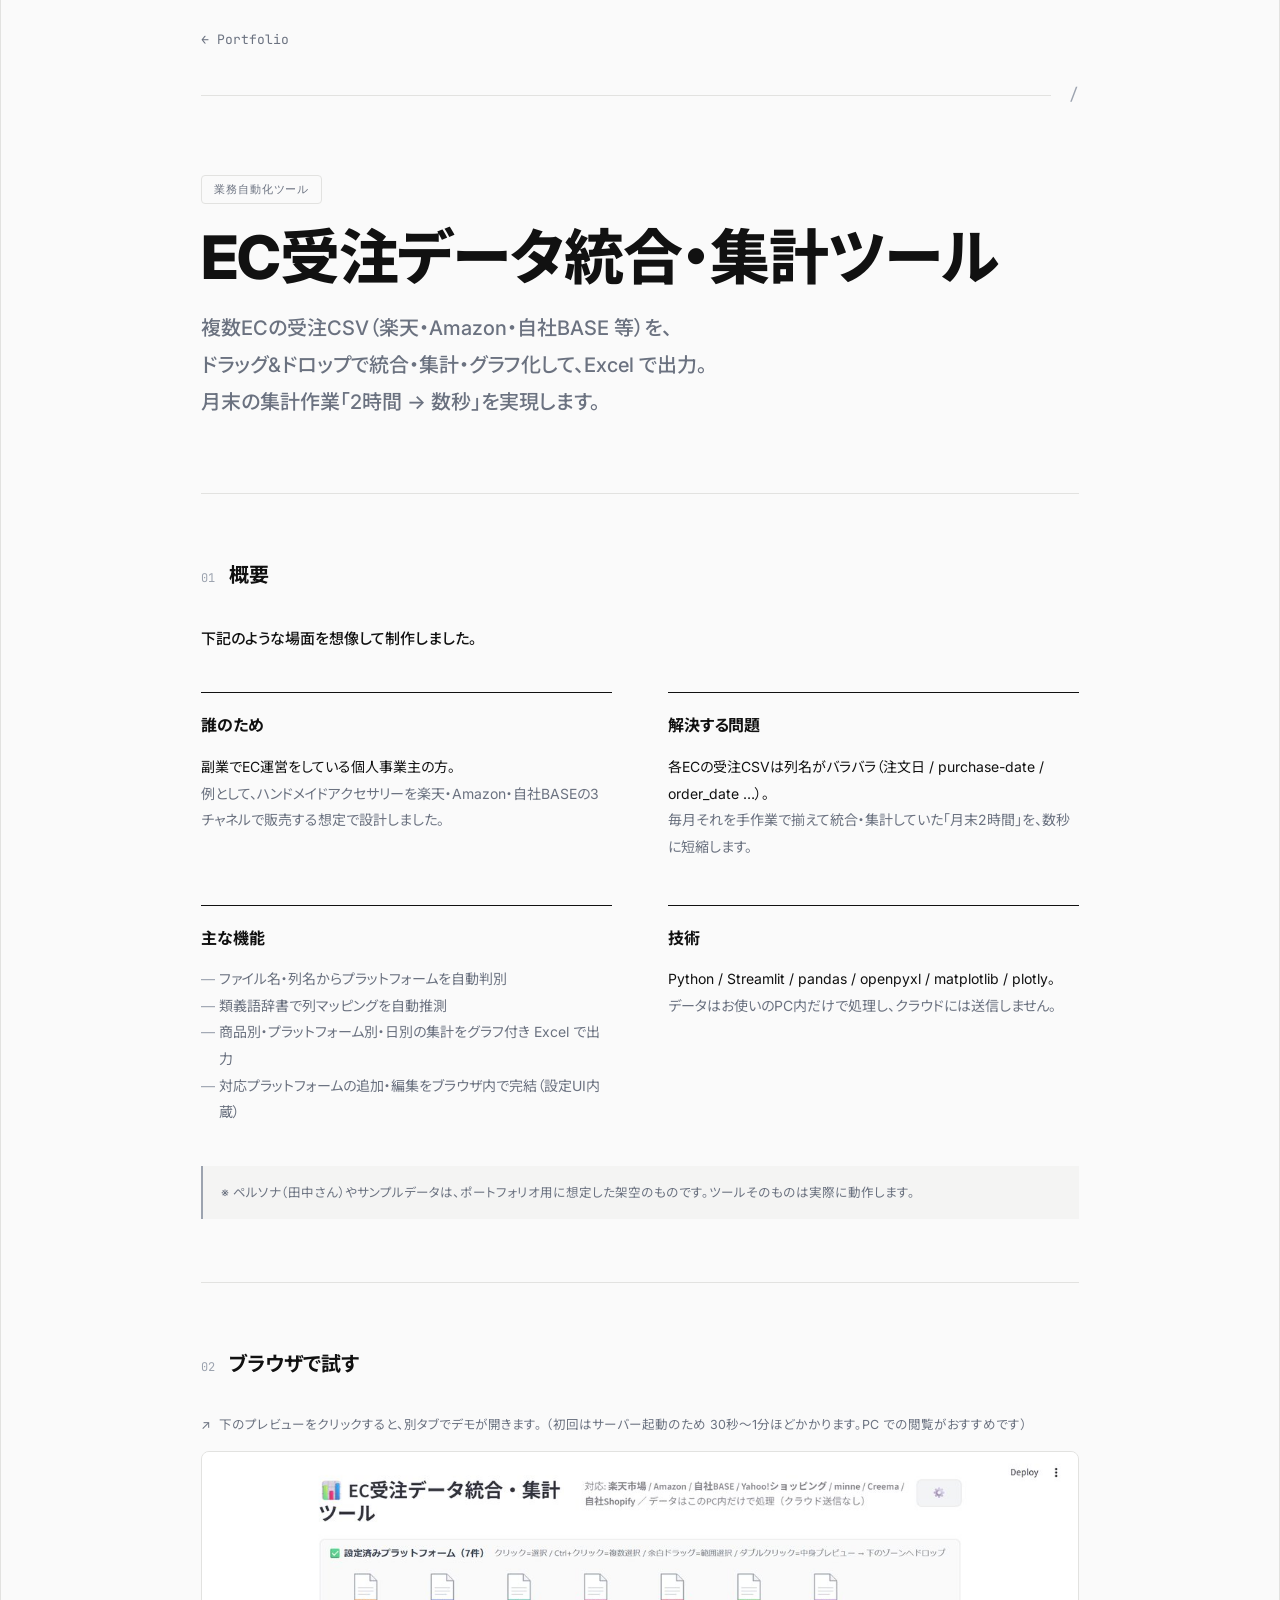
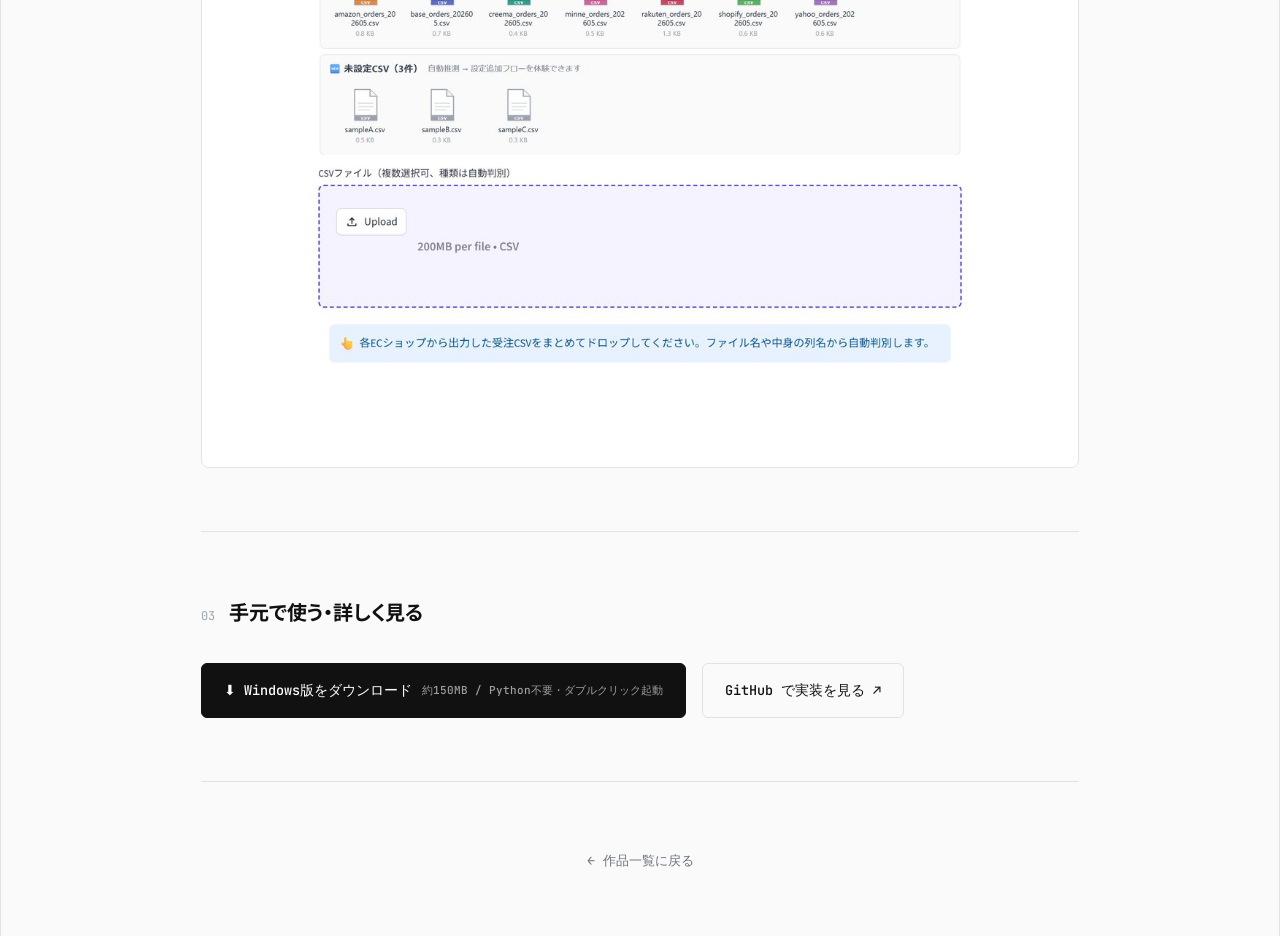
==== works/excel.html @ 994b133a "ポートフォリオサイト v3 初版 ミニマル・テック / モノクロのエディトリアル構成。 Hero / About / Skills / Works / Footer + EC受注ツールの作品詳細ページ" ====
<!DOCTYPE html>
<html lang="ja">
<head>
  <meta charset="UTF-8" />
  <meta name="viewport" content="width=device-width, initial-scale=1.0" />
  <title>EC受注データ統合・集計ツール — Works</title>
  <meta name="description" content="複数ECの受注CSV（楽天・Amazon・自社BASE等）をドラッグ&ドロップで統合・集計・グラフ化し、Excelで出力する業務自動化ツール。月末の集計2時間を数秒に。" />
  <meta name="theme-color" content="#FAFAFA" />

  <!-- Favicon -->
  <link rel="icon" type="image/svg+xml" href="../favicon.svg" />

  <!-- Open Graph -->
  <meta property="og:type" content="website" />
  <meta property="og:title" content="EC受注データ統合・集計ツール" />
  <meta property="og:description" content="複数ECの受注CSVをドラッグ&ドロップで統合・集計・グラフ化し、Excelで出力。月末2時間→数秒。" />
  <meta property="og:image" content="../images/work-excel.jpg" />
  <meta property="og:locale" content="ja_JP" />

  <!-- Twitter Card -->
  <meta name="twitter:card" content="summary_large_image" />
  <meta name="twitter:title" content="EC受注データ統合・集計ツール" />
  <meta name="twitter:description" content="複数ECの受注CSVをドラッグ&ドロップで統合・集計・グラフ化し、Excelで出力。月末2時間→数秒。" />
  <meta name="twitter:image" content="../images/work-excel.jpg" />

  <link rel="preconnect" href="https://fonts.googleapis.com">
  <link rel="preconnect" href="https://fonts.gstatic.com" crossorigin>
  <link href="https://fonts.googleapis.com/css2?family=Inter:wght@400;500;600;700;800&family=JetBrains+Mono:wght@400;500;700&family=Noto+Sans+JP:wght@400;500;700&display=swap" rel="stylesheet">

  <link rel="stylesheet" href="../style.css" />
  <style>
    /* ===== 作品詳細ページ専用 ===== */
    .detail { max-width: 980px; margin: 0 auto; padding: 0 var(--pad); }
    .detail__back {
      display: inline-flex; align-items: center; gap: 8px;
      font-family: var(--font-mono); font-size: 13px; color: var(--ink-sub);
      padding: 28px 0 0; transition: gap .25s ease, color .2s ease;
    }
    .detail__back:hover { gap: 14px; color: var(--ink); }

    .detail__topline { display: flex; align-items: center; gap: 18px; margin: 28px 0 clamp(40px,7vh,80px); }
    .detail__topline .rule { flex: 1; height: 1px; background: var(--border); }
    .detail__topline .slash { font-family: var(--font-mono); color: var(--ink-faint); font-size: 16px; }

    .detail__cat {
      font-family: var(--font-mono); font-size: 11px; letter-spacing: .08em;
      color: var(--ink-sub); border: 1px solid var(--border);
      padding: 4px 12px; border-radius: 4px; display: inline-block; margin-bottom: 20px;
    }
    .detail__title {
      font-size: clamp(34px, 6vw, 60px); font-weight: 800;
      letter-spacing: -0.02em; line-height: 1.12; margin-bottom: 18px;
      word-break: keep-all; overflow-wrap: anywhere;
    }
    .detail__lead {
      font-size: clamp(16px, 2.2vw, 20px); color: var(--ink-sub);
      font-weight: 500; line-height: 1.85; margin-bottom: clamp(48px,8vh,80px);
      word-break: keep-all; overflow-wrap: anywhere;  /* 語の途中で割らない */
    }

    .overview-lead {
      font-size: 15px; color: var(--ink); font-weight: 500;
      line-height: 1.85; margin-bottom: 40px;
    }

    .detail__section { padding: clamp(40px,7vh,72px) 0; border-top: 1px solid var(--border); }
    .detail__head { display: flex; align-items: baseline; gap: 14px; margin-bottom: 32px; }
    .detail__num { font-family: var(--font-mono); font-size: 12px; color: var(--ink-faint); }
    .detail__label { font-size: 20px; font-weight: 700; letter-spacing: -.01em; }

    /* intro grid */
    .intro { display: grid; grid-template-columns: 1fr 1fr; gap: 44px 56px; }
    .intro__item { border-top: 1px solid var(--ink); padding-top: 18px; }
    .intro__item dt {
      font-family: var(--font-sans); font-size: 16px; font-weight: 700;
      color: var(--ink); margin-bottom: 14px; letter-spacing: -0.01em;
    }
    .intro__item dd { font-size: 14px; color: var(--ink); line-height: 1.9; }
    .intro__item dd .muted { color: var(--ink-sub); }

    /* 注記 */
    .detail__note {
      margin-top: 40px; padding: 15px 18px;
      border-left: 2px solid var(--ink-faint); background: var(--bg-alt);
      font-size: 12.5px; color: var(--ink-sub); line-height: 1.85;
    }
    .feature-list { list-style: none; padding: 0; }
    .feature-list li { font-size: 14px; color: var(--ink-sub); line-height: 1.9; padding-left: 18px; position: relative; }
    .feature-list li::before { content: "—"; position: absolute; left: 0; color: var(--ink-faint); }

    /* demo */
    .demo-note {
      font-size: 12.5px; color: var(--ink-sub); margin-bottom: 16px;
      display: flex; align-items: center; gap: 8px; line-height: 1.7;
    }

    /* プレビュー（クリックでモーダル起動） */
    .demo-launch {
      display: block; width: 100%; padding: 0; border: 1px solid var(--border);
      border-radius: 8px; overflow: hidden; cursor: pointer; background: var(--white);
      position: relative; line-height: 0;
    }
    .demo-launch img { width: 100%; display: block; }
    .demo-launch__overlay {
      position: absolute; inset: 0; display: flex; align-items: center; justify-content: center;
      background: rgba(17,17,17,0); transition: background .25s ease;
    }
    .demo-launch:hover .demo-launch__overlay { background: rgba(17,17,17,.32); }
    .demo-launch__play {
      font-family: var(--font-mono); font-size: 14px; font-weight: 600; line-height: 1;
      color: #fff; background: rgba(17,17,17,.88); padding: 13px 24px; border-radius: 6px;
      opacity: 0; transform: scale(.96); transition: transform .25s ease, opacity .2s ease;
    }
    .demo-launch:hover .demo-launch__play { opacity: 1; transform: scale(1); }

    /* actions */
    .actions { display: flex; flex-wrap: wrap; gap: 16px; }
    .btn {
      display: inline-flex; align-items: center; gap: 10px;
      font-family: var(--font-mono); font-size: 13.5px; font-weight: 500;
      padding: 14px 22px; border-radius: 6px; transition: all .2s ease;
    }
    .btn--primary { background: var(--ink); color: var(--white); border: 1px solid var(--ink); }
    .btn--primary:hover { opacity: .85; }
    .btn--ghost { background: transparent; color: var(--ink); border: 1px solid var(--border); }
    .btn--ghost:hover { border-color: var(--ink); }
    .btn__sub { font-size: 11px; color: var(--ink-faint); }
    .btn--primary .btn__sub { color: rgba(255,255,255,.6); }

    .detail__footer {
      border-top: 1px solid var(--border); padding: clamp(40px,7vh,64px) 0;
      text-align: center;
    }
    .detail__footer a {
      font-family: var(--font-mono); font-size: 13px; color: var(--ink-sub);
      border-bottom: 1px solid transparent; padding-bottom: 3px; transition: border-color .2s;
    }
    .detail__footer a:hover { border-bottom-color: var(--ink); }

    @media (max-width: 720px) {
      .intro { grid-template-columns: 1fr; gap: 28px; }
      .demo-frame { height: 680px; }
    }
  </style>
</head>
<body>

  <div class="frame">
    <div class="detail">

      <a class="detail__back" href="../index.html#works"><span aria-hidden="true">←</span> Portfolio</a>

      <div class="detail__topline">
        <span class="rule"></span>
        <span class="slash">/</span>
      </div>

      <!-- ===== ヘッダー ===== -->
      <header>
        <span class="detail__cat">業務自動化ツール</span>
        <h1 class="detail__title">EC受注データ<wbr>統合・集計ツール</h1>
        <p class="detail__lead">
          複数ECの受注CSV（楽天・Amazon・自社BASE 等）を、<br>
          ドラッグ&ドロップで統合・集計・グラフ化して、Excel で出力。<br>
          月末の集計作業「2時間 → 数秒」を実現します。
        </p>
      </header>

      <!-- ===== 01 概要 ===== -->
      <section class="detail__section">
        <div class="detail__head">
          <span class="detail__num">01</span>
          <h2 class="detail__label">概要</h2>
        </div>
        <p class="overview-lead">下記のような場面を想像して制作しました。</p>
        <dl class="intro">
          <div class="intro__item">
            <dt>誰のため</dt>
            <dd>
              副業でEC運営をしている個人事業主の方。<br>
              <span class="muted">例として、ハンドメイドアクセサリーを楽天・Amazon・自社BASEの3チャネルで販売する想定で設計しました。</span>
            </dd>
          </div>
          <div class="intro__item">
            <dt>解決する問題</dt>
            <dd>
              各ECの受注CSVは列名がバラバラ（注文日 / purchase-date / order_date …）。<br>
              <span class="muted">毎月それを手作業で揃えて統合・集計していた「月末2時間」を、数秒に短縮します。</span>
            </dd>
          </div>
          <div class="intro__item">
            <dt>主な機能</dt>
            <dd>
              <ul class="feature-list">
                <li>ファイル名・列名からプラットフォームを自動判別</li>
                <li>類義語辞書で列マッピングを自動推測</li>
                <li>商品別・プラットフォーム別・日別の集計をグラフ付き Excel で出力</li>
                <li>対応プラットフォームの追加・編集をブラウザ内で完結（設定UI内蔵）</li>
              </ul>
            </dd>
          </div>
          <div class="intro__item">
            <dt>技術</dt>
            <dd>
              Python / Streamlit / pandas / openpyxl / matplotlib / plotly。<br>
              <span class="muted">データはお使いのPC内だけで処理し、クラウドには送信しません。</span>
            </dd>
          </div>
        </dl>
        <p class="detail__note">
          ※ ペルソナ（田中さん）やサンプルデータは、ポートフォリオ用に想定した架空のものです。ツールそのものは実際に動作します。
        </p>
      </section>

      <!-- ===== 02 デモ ===== -->
      <section class="detail__section">
        <div class="detail__head">
          <span class="detail__num">02</span>
          <h2 class="detail__label">ブラウザで試す</h2>
        </div>
        <p class="demo-note">
          <span aria-hidden="true">↗</span>
          下のプレビューをクリックすると、別タブでデモが開きます。<br class="br-mobile" />
          （初回はサーバー起動のため 30秒〜1分ほどかかります。PC での閲覧がおすすめです）
        </p>
        <a class="demo-launch" href="https://excel-automation-zzudypozffdci5bbzt2d7y.streamlit.app/" target="_blank" rel="noopener noreferrer">
          <img src="../images/work-excel.jpg" alt="EC受注データ統合ツールの操作画面プレビュー" loading="lazy" />
          <span class="demo-launch__overlay"><span class="demo-launch__play">▶ デモを開く ↗</span></span>
        </a>
      </section>

      <!-- ===== 03 ダウンロード / 詳しく ===== -->
      <section class="detail__section">
        <div class="detail__head">
          <span class="detail__num">03</span>
          <h2 class="detail__label">手元で使う・詳しく見る</h2>
        </div>
        <div class="actions">
          <a class="btn btn--primary" href="https://github.com/fabreon/excel-automation/releases/download/v1.0-windows/EC-Order-Integration-Tool_v1.0_windows.zip">
            <span>⬇ Windows版をダウンロード</span>
            <span class="btn__sub">約150MB / Python不要・ダブルクリック起動</span>
          </a>
          <a class="btn btn--ghost" href="https://github.com/fabreon/excel-automation" target="_blank" rel="noopener noreferrer">
            GitHub で実装を見る ↗
          </a>
        </div>
      </section>

      <div class="detail__footer">
        <a href="../index.html#works"><span aria-hidden="true">←</span> 作品一覧に戻る</a>
      </div>

    </div>
  </div>

</body>
</html>
---- style.css ----
/* ============================================================
   Portfolio v3 — Minimal Tech / Monochrome
   左ラベル縦書き + 縦罫線 + 上部スラッシュ装飾（モック v3-03 準拠）
   ============================================================ */

:root {
  --bg: #FAFAFA;
  --bg-alt: #F4F4F3;
  --ink: #111111;
  --ink-sub: #6B7280;
  --ink-faint: #9CA3AF;
  --border: #E2E2E0;
  --white: #FFFFFF;

  --font-sans: 'Inter', 'Noto Sans JP', -apple-system, BlinkMacSystemFont, 'Segoe UI', sans-serif;
  --font-mono: 'JetBrains Mono', ui-monospace, 'SFMono-Regular', Menlo, monospace;

  --frame: 1680px;      /* フレーム・縦罫線はほぼ全幅 */
  --rail-w: clamp(80px, 7vw, 130px);  /* 左ラベル列の幅 */
  --pad: clamp(28px, 4vw, 64px);      /* 本文の左パディング */
  --content: 760px;     /* 本文（右カラム）の最大幅 */
  --head-w: 180px;      /* セクション見出し（左カラム）の幅 */
}

* { box-sizing: border-box; margin: 0; padding: 0; }

html {
  scroll-behavior: smooth;
  -webkit-text-size-adjust: 100%;
}

body {
  font-family: var(--font-sans);
  color: var(--ink);
  background: var(--bg);
  line-height: 1.8;
  font-feature-settings: "palt";
  line-break: strict;
  -webkit-font-smoothing: antialiased;
}

img { max-width: 100%; height: auto; display: block; }
a { color: inherit; text-decoration: none; }

/* a11y: キーボードフォーカスの可視化 */
a:focus-visible, button:focus-visible {
  outline: 2px solid var(--ink);
  outline-offset: 3px;
  border-radius: 2px;
}

/* a11y: 動きを抑えたいユーザーへの配慮 */
@media (prefers-reduced-motion: reduce) {
  *, *::before, *::after { animation: none !important; transition: none !important; }
}

.br-mobile { display: none; }

/* ============ FRAME（外枠：左右に縦罫線） ============ */
.frame {
  max-width: var(--frame);
  margin: 0 auto;
  border-left: 1px solid var(--border);
  border-right: 1px solid var(--border);
}

/* ============ BLOCK（各セクション = 左ラベル + 本文） ============ */
.block {
  display: grid;
  grid-template-columns: var(--rail-w) 1fr;
}
.block:not(:last-child) { border-bottom: 1px solid var(--border); }
.block--alt { background: var(--bg-alt); }

/* --- 左ラベル列（縦罫線 + 番号 + 縦書き名） --- */
.block__rail {
  border-right: 1px solid var(--border);
  padding: 28px 0;
  display: flex;
  flex-direction: column;
  align-items: center;
  gap: 16px;
}
.rail__num {
  font-family: var(--font-mono);
  font-size: 12px;
  color: var(--ink-faint);
  letter-spacing: 0.05em;
}
.rail__name {
  font-family: var(--font-mono);
  font-size: 11px;
  letter-spacing: 0.28em;
  color: var(--ink-sub);
  writing-mode: vertical-rl;
  text-orientation: mixed;
  transform: rotate(180deg);   /* 下から上に読む向き */
}

/* --- 本文（フレームは全幅のまま、中身は落ち着いた幅で左寄せ） --- */
.block__main {
  padding: 28px var(--pad) clamp(56px, 8vw, 104px);
  min-width: 0;
  max-width: calc(var(--content) + var(--head-w) + var(--pad) * 2);
  justify-self: start;
}

/* セクションは「左に見出し / 右に本文」の2カラム */
.block__main:has(.block__content) {
  display: grid;
  grid-template-columns: var(--head-w) 1fr;
  gap: clamp(24px, 4vw, 56px);
  align-items: start;
}

/* セクション見出し（About / Skills / Works）= 左余白カラムの中央付近 */
.block__heading {
  font-size: 20px;
  font-weight: 700;
  letter-spacing: -0.01em;
  text-align: center;
  color: var(--ink);
}
/* 単独（Heroなど2カラムでない）見出し用の下マージン */
.block__main:not(:has(.block__content)) .block__heading { margin-bottom: 36px; }

/* ============ 上部の横罫線 + 右端スラッシュ ============ */
.topline {
  display: flex;
  align-items: center;
  gap: 18px;
  margin-bottom: clamp(48px, 9vh, 110px);
}
.topline__rule {
  flex: 1;
  height: 1px;
  background: var(--border);
}
.topline__slash {
  font-family: var(--font-mono);
  font-size: 16px;
  color: var(--ink-faint);
}

/* ============ HERO ============ */
.hero { padding-bottom: clamp(20px, 5vh, 60px); }
.hero__title {
  font-family: var(--font-sans);
  font-weight: 800;
  font-size: clamp(44px, 7.4vw, 84px);
  line-height: 1.1;
  letter-spacing: -0.02em;
}
.hero__l1, .hero__l2 { display: block; }
.hero__slash { color: var(--ink-faint); font-weight: 400; margin-left: 0.1em; }
.hero__sub {
  margin-top: 30px;
  font-size: clamp(15px, 2vw, 19px);
  color: var(--ink-sub);
  font-weight: 500;
  letter-spacing: 0.02em;
}

/* ============ ABOUT ============ */
.about__lead {
  font-size: clamp(19px, 2.6vw, 25px);
  font-weight: 700;
  line-height: 1.6;
  letter-spacing: -0.01em;
  margin-bottom: 24px;
}
.about__text {
  font-size: 14.5px;
  color: var(--ink-sub);
  max-width: 60ch;
  margin-bottom: 44px;
}
.about__meta {
  display: grid;
  grid-template-columns: repeat(3, 1fr);
  gap: 28px;
  border-top: 1px solid var(--border);
  padding-top: 28px;
  max-width: 680px;
}
.about__meta dt {
  font-family: var(--font-mono);
  font-size: 10.5px;
  letter-spacing: 0.12em;
  color: var(--ink-faint);
  margin-bottom: 8px;
}
.about__meta dd { font-size: 14px; font-weight: 500; }

/* ============ SKILLS ============ */
.skills {
  display: grid;
  grid-template-columns: repeat(3, 1fr);
  gap: 36px;
}
.skill__title {
  font-size: 16px;
  font-weight: 700;
  padding-bottom: 14px;
  margin-bottom: 16px;
  border-bottom: 1px solid var(--ink);
}
.skill__desc {
  font-size: 13px;
  color: var(--ink-sub);
  line-height: 1.75;
  margin-bottom: 18px;
}
.tags {
  list-style: none;
  display: flex;
  flex-wrap: wrap;
  gap: 8px;
}
.tags li {
  font-family: var(--font-mono);
  font-size: 11px;
  color: var(--ink-sub);
  border: 1px solid var(--border);
  background: var(--white);
  padding: 4px 10px;
  border-radius: 4px;
  letter-spacing: 0.02em;
}

/* ============ WORKS ============ */
.works {
  list-style: none;
  display: flex;
  flex-direction: column;
  gap: clamp(48px, 7vw, 80px);
}
.work {
  display: grid;
  grid-template-columns: 1.1fr 1fr;
  gap: 40px;
  align-items: center;
}
.work__thumb {
  display: block;
  border: 1px solid var(--border);
  background: var(--white);
  overflow: hidden;
  aspect-ratio: 16 / 10;
}
.work__thumb img {
  width: 100%;
  height: 100%;
  object-fit: cover;
  object-position: top center;
  transition: transform 0.5s cubic-bezier(0.2, 0.6, 0.2, 1);
}
.work__thumb:hover img { transform: scale(1.04); }

.work__meta {
  display: flex;
  align-items: center;
  gap: 12px;
  margin-bottom: 14px;
}
.work__num {
  font-family: var(--font-mono);
  font-size: 12px;
  color: var(--ink-faint);
}
.work__cat {
  font-family: var(--font-mono);
  font-size: 10.5px;
  letter-spacing: 0.06em;
  color: var(--ink-sub);
  border: 1px solid var(--border);
  padding: 3px 10px;
  border-radius: 4px;
}
.work__title {
  font-size: clamp(23px, 3.2vw, 31px);
  font-weight: 800;
  letter-spacing: -0.02em;
  margin-bottom: 14px;
  word-break: keep-all;        /* 熟語を途中で割らない */
  overflow-wrap: anywhere;     /* 入りきらない時の保険 */
}
.work__desc {
  font-size: 13.5px;
  color: var(--ink-sub);
  line-height: 1.8;
  margin-bottom: 18px;
}
.work__tags {
  list-style: none;
  display: flex;
  flex-wrap: wrap;
  gap: 8px;
  margin-bottom: 22px;
}
.work__tags li {
  font-family: var(--font-mono);
  font-size: 11px;
  color: var(--ink-sub);
}
.work__tags li:not(:last-child)::after {
  content: "·";
  margin-left: 8px;
  color: var(--ink-faint);
}
.work__links { display: flex; gap: 18px; }
.work__links a {
  font-family: var(--font-mono);
  font-size: 13px;
  font-weight: 500;
  padding-bottom: 3px;
  border-bottom: 1px solid var(--ink);
  transition: opacity 0.2s ease;
}
.work__links a:hover { opacity: 0.55; }

/* 偶数番目は画像を右に（ジグザグ） */
.work:nth-child(even) .work__thumb { order: 2; }

/* ============ FOOTER ============ */
.block--footer .block__main {
  padding-top: 40px;
  display: flex;
  flex-direction: column;
  gap: 18px;
  justify-self: center;   /* フッターは中央寄せ */
  align-items: center;
  text-align: center;
}
.footer__github {
  display: inline-flex;
  align-items: center;
  gap: 10px;
  font-family: var(--font-mono);
  font-size: 13px;
  width: fit-content;
  padding-bottom: 4px;
  border-bottom: 1px solid transparent;
  transition: border-color 0.2s ease;
}
.footer__github:hover { border-bottom-color: var(--ink); }
.footer__note {
  font-size: 12px;
  color: var(--ink-faint);
  line-height: 1.7;
}

/* ============ RESPONSIVE ============ */
@media (max-width: 900px) {
  .work { grid-template-columns: 1fr; gap: 20px; }
  .work:nth-child(even) .work__thumb { order: 0; }
}

/* 中画面: 左見出しカラムを少し狭める */
@media (max-width: 1000px) {
  :root { --head-w: 140px; }
}

/* タブレット以下: 見出しを上に積んで左寄せ（1カラム化） */
@media (max-width: 760px) {
  .block__main:has(.block__content) {
    display: block;
  }
  .block__heading {
    text-align: left;
    margin-bottom: 28px;
  }
}

@media (max-width: 640px) {
  :root { --rail-w: 44px; }
  .br-mobile { display: inline; }
  .block__rail { padding: 20px 0; gap: 12px; }
  .rail__num { font-size: 10px; }
  .rail__name { font-size: 9.5px; letter-spacing: 0.2em; }
  .block__main { padding: 20px 20px 64px; }
  .skills { grid-template-columns: 1fr; gap: 28px; }
  .about__meta { grid-template-columns: 1fr; gap: 18px; }
  .topline { margin-bottom: 48px; }
}

@media (max-width: 400px) {
  :root { --rail-w: 38px; }
  .block__main { padding: 18px 16px 56px; }
}
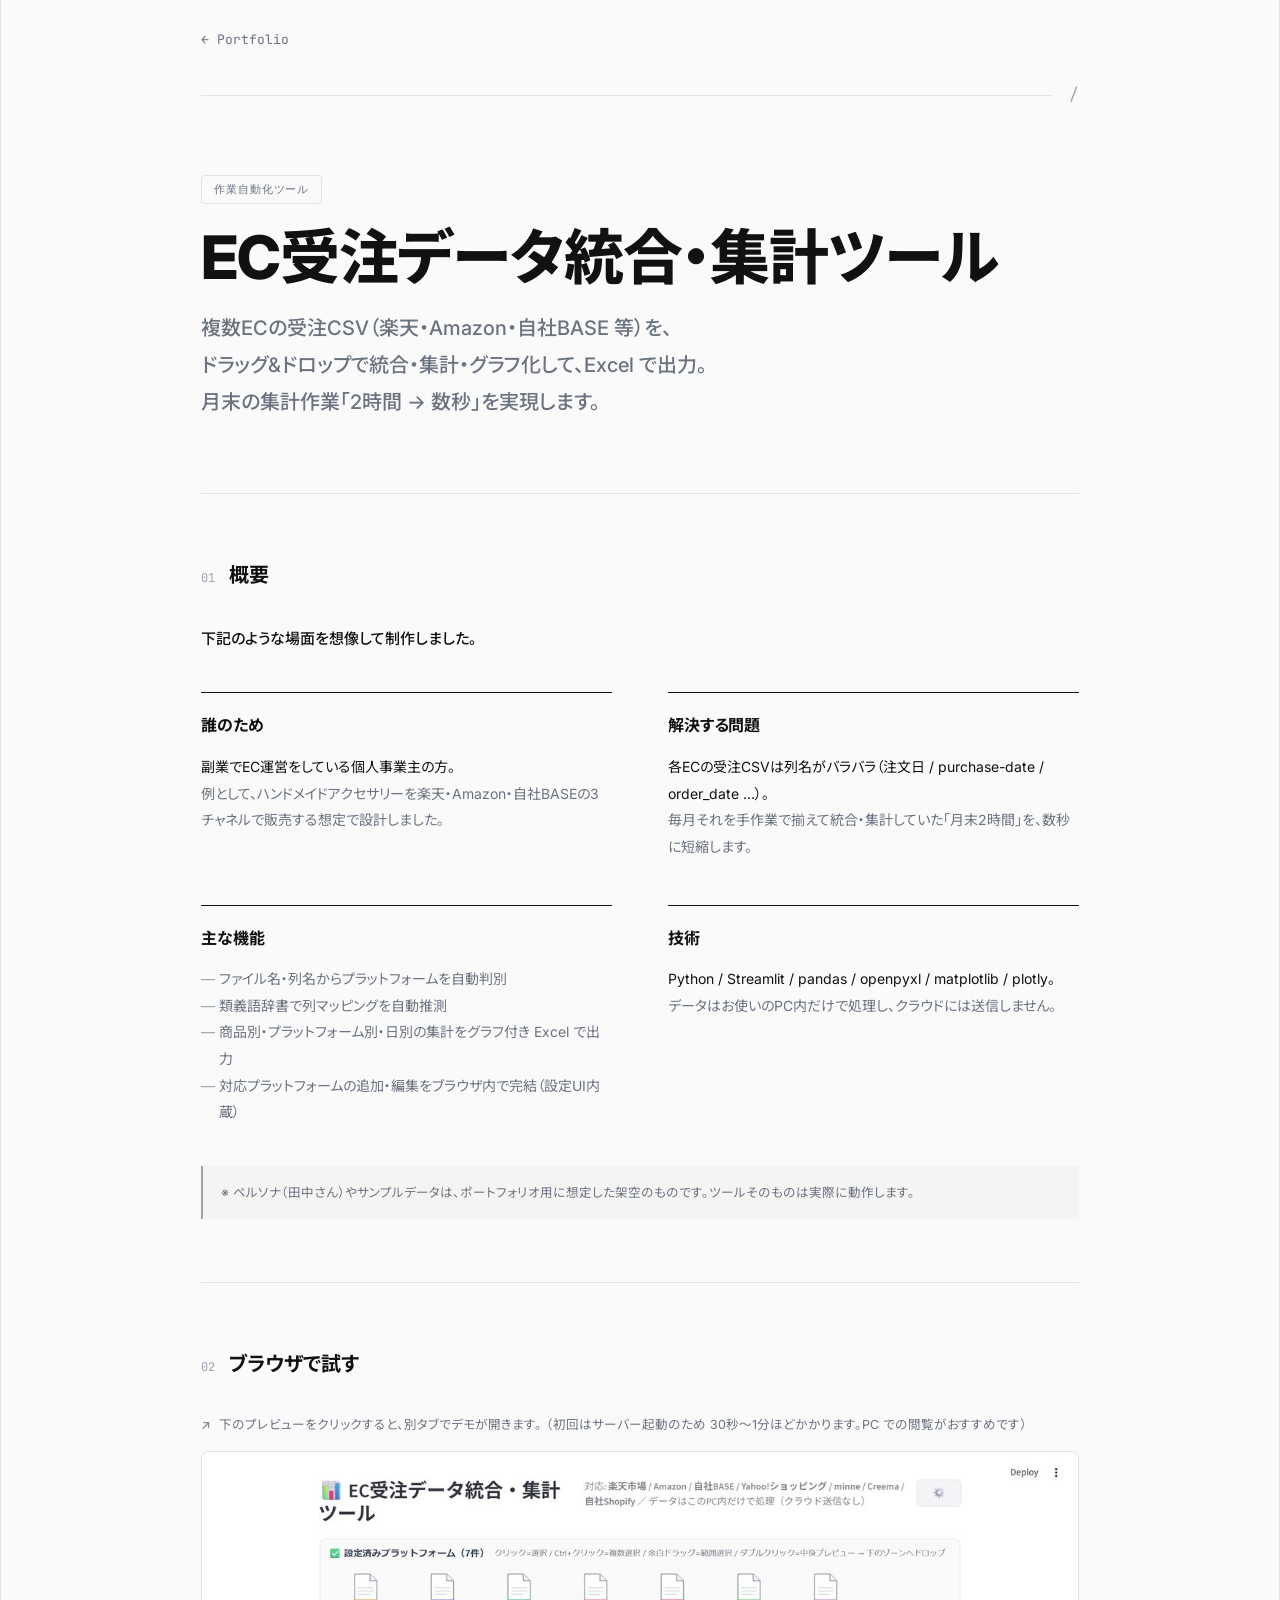
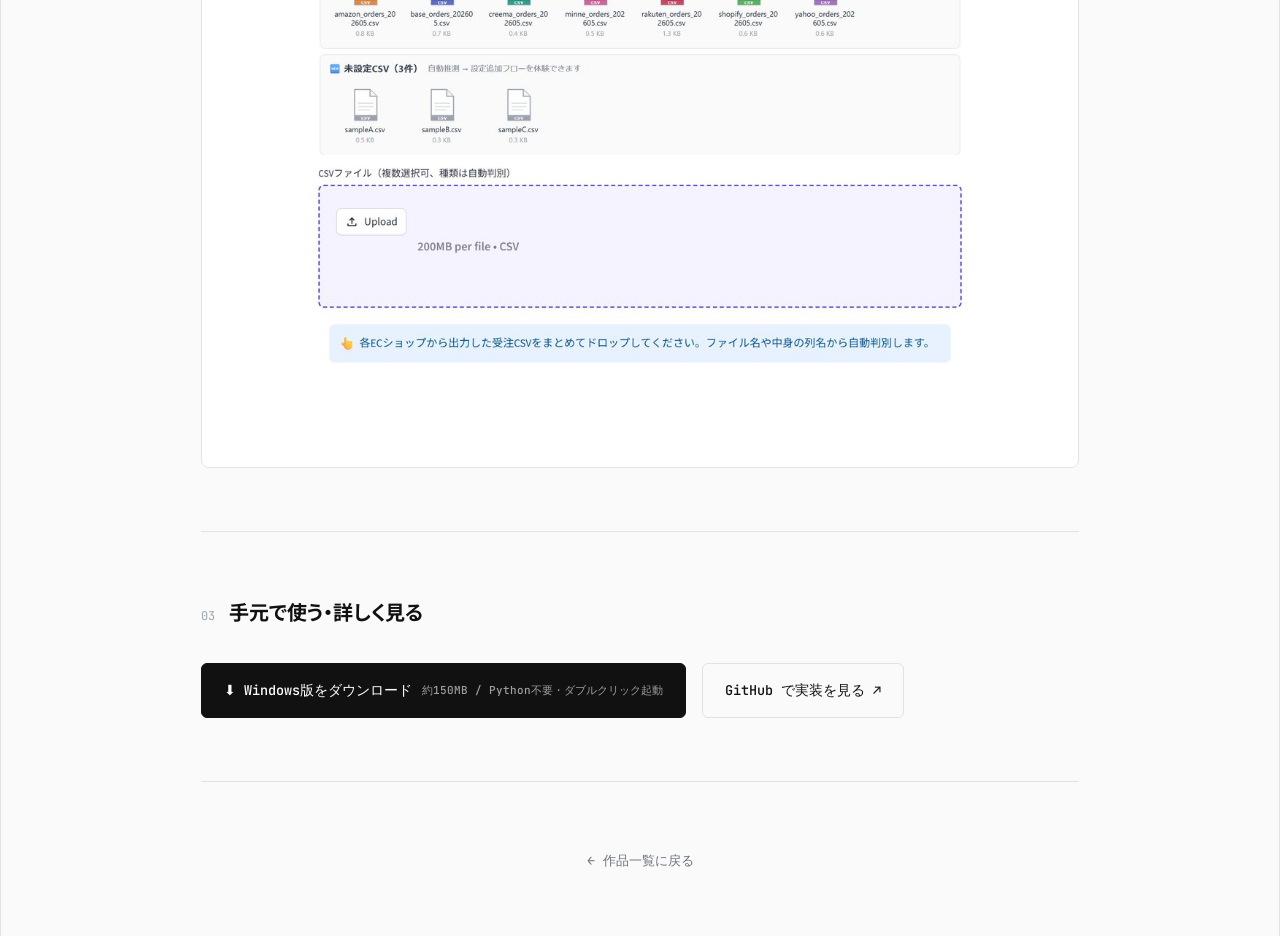
==== commit 33f913bb: "用語を「業務効率化／業務自動化」→「作業の自動化」に統一 タイトル・OGP・ヒーロー・スキル・作品カテゴリ・README を等身大の表現に変更。  Co-Authored-By: Claude Opu" ====
--- a/works/excel.html
+++ b/works/excel.html
@@ -4,7 +4,7 @@
   <meta charset="UTF-8" />
   <meta name="viewport" content="width=device-width, initial-scale=1.0" />
   <title>EC受注データ統合・集計ツール — Works</title>
-  <meta name="description" content="複数ECの受注CSV（楽天・Amazon・自社BASE等）をドラッグ&ドロップで統合・集計・グラフ化し、Excelで出力する業務自動化ツール。月末の集計2時間を数秒に。" />
+  <meta name="description" content="複数ECの受注CSV（楽天・Amazon・自社BASE等）をドラッグ&ドロップで統合・集計・グラフ化し、Excelで出力する、作業を自動化するツール。月末の集計2時間を数秒に。" />
   <meta name="theme-color" content="#FAFAFA" />
 
   <!-- Favicon -->
@@ -157,7 +157,7 @@
 
       <!-- ===== ヘッダー ===== -->
       <header>
-        <span class="detail__cat">業務自動化ツール</span>
+        <span class="detail__cat">作業自動化ツール</span>
         <h1 class="detail__title">EC受注データ<wbr>統合・集計ツール</h1>
         <p class="detail__lead">
           複数ECの受注CSV（楽天・Amazon・自社BASE 等）を、<br>
